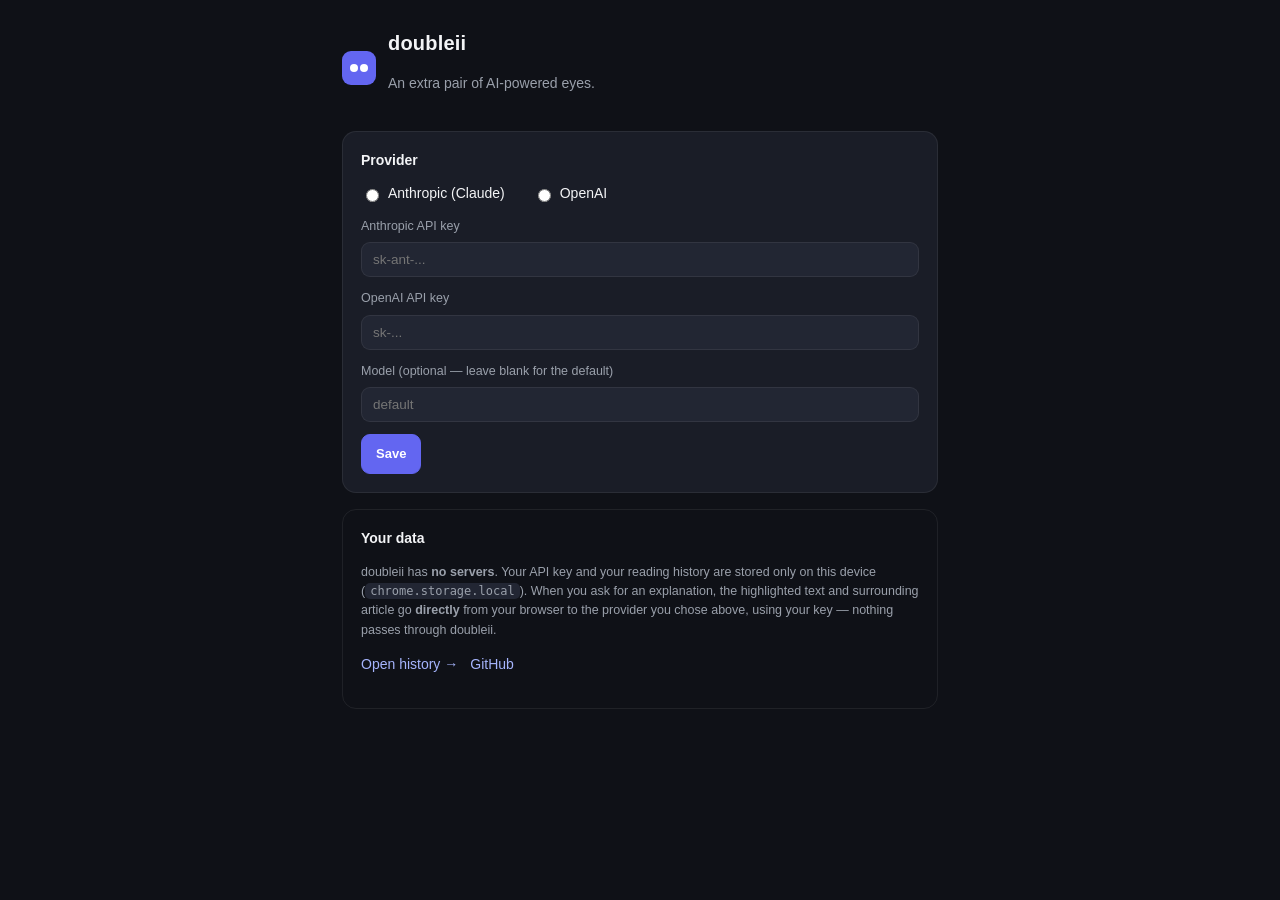
==== src/options/options.html @ 1a9ed672 "Initial scaffold: doubleii MV3 extension Highlight a line in any article -> context-aware explanatio" ====
<!doctype html>
<html lang="en">
  <head>
    <meta charset="utf-8" />
    <meta name="viewport" content="width=device-width, initial-scale=1" />
    <title>doubleii — Settings</title>
    <link rel="stylesheet" href="../shared/page.css" />
  </head>
  <body>
    <main class="wrap">
      <header class="brand">
        <span class="logo"></span>
        <div>
          <h1>doubleii</h1>
          <p class="muted">An extra pair of AI-powered eyes.</p>
        </div>
      </header>

      <section class="card">
        <h2>Provider</h2>
        <div class="row radios">
          <label><input type="radio" name="provider" value="anthropic" /> Anthropic (Claude)</label>
          <label><input type="radio" name="provider" value="openai" /> OpenAI</label>
        </div>

        <div class="field" data-provider="anthropic">
          <label for="anthropicKey">Anthropic API key</label>
          <input id="anthropicKey" type="password" placeholder="sk-ant-..." autocomplete="off" spellcheck="false" />
        </div>
        <div class="field" data-provider="openai">
          <label for="openaiKey">OpenAI API key</label>
          <input id="openaiKey" type="password" placeholder="sk-..." autocomplete="off" spellcheck="false" />
        </div>

        <div class="field">
          <label for="model">Model <span class="muted">(optional — leave blank for the default)</span></label>
          <input id="model" type="text" list="models" placeholder="default" autocomplete="off" spellcheck="false" />
          <datalist id="models">
            <option value="claude-haiku-4-5-20251001"></option>
            <option value="claude-sonnet-4-6"></option>
            <option value="claude-opus-4-8"></option>
            <option value="gpt-4o-mini"></option>
            <option value="gpt-4o"></option>
          </datalist>
        </div>

        <div class="row">
          <button id="save" class="primary">Save</button>
          <span id="status" class="status" role="status"></span>
        </div>
      </section>

      <section class="card subtle">
        <h2>Your data</h2>
        <p class="muted small">
          doubleii has <b>no servers</b>. Your API key and your reading history are stored only on
          this device (<code>chrome.storage.local</code>). When you ask for an explanation, the
          highlighted text and surrounding article go <b>directly</b> from your browser to the
          provider you chose above, using your key — nothing passes through doubleii.
        </p>
        <p class="row">
          <a class="link" href="../history/history.html" target="_blank">Open history →</a>
          <a class="link muted" href="https://github.com/Lohomi15/doubleii" target="_blank">GitHub</a>
        </p>
      </section>
    </main>
    <script type="module" src="options.js"></script>
  </body>
</html>
---- src/shared/page.css ----
:root {
  --bg: #0f1117;
  --card: #1a1d27;
  --card-2: #222633;
  --text: #f3f4f6;
  --muted: #9aa0ab;
  --indigo: #6366f1;
  --indigo-700: #4338ca;
  --danger: #ef4444;
  --border: rgba(255, 255, 255, 0.07);
}

* { box-sizing: border-box; }

body {
  margin: 0;
  background: var(--bg);
  color: var(--text);
  font: 400 14px/1.55 -apple-system, BlinkMacSystemFont, "Segoe UI", Roboto, Helvetica, sans-serif;
}

.wrap { max-width: 640px; margin: 0 auto; padding: 28px 22px 48px; }

.brand { display: flex; align-items: center; gap: 12px; margin-bottom: 22px; }
.brand h1 { font-size: 20px; margin: 0; letter-spacing: 0.2px; }
.logo {
  width: 34px; height: 34px; border-radius: 9px; flex: none;
  background: var(--indigo);
  position: relative;
}
.logo::before, .logo::after {
  content: ""; position: absolute; top: 50%; width: 8px; height: 8px;
  border-radius: 50%; background: #fff; transform: translateY(-50%);
}
.logo::before { left: 8px; }
.logo::after { right: 8px; }

h2 { font-size: 14px; margin: 0 0 12px; color: var(--text); }
.muted { color: var(--muted); }
.small { font-size: 12.5px; }
code { background: var(--card-2); padding: 1px 5px; border-radius: 5px; font-size: 12px; }

.card {
  background: var(--card); border: 1px solid var(--border);
  border-radius: 14px; padding: 18px; margin-bottom: 16px;
}
.card.subtle { background: transparent; }

.field { margin: 12px 0; }
.field label { display: block; font-size: 12.5px; color: var(--muted); margin-bottom: 6px; }
input[type="text"], input[type="password"] {
  width: 100%; background: var(--card-2); border: 1px solid var(--border);
  color: var(--text); border-radius: 9px; padding: 9px 11px; font-size: 13.5px;
  outline: none;
}
input:focus { border-color: var(--indigo); }

.row { display: flex; align-items: center; gap: 12px; flex-wrap: wrap; }
.radios label { display: inline-flex; align-items: center; gap: 6px; margin-right: 16px; cursor: pointer; }

button, .btn {
  font: inherit; font-weight: 600; font-size: 13px; cursor: pointer;
  border-radius: 9px; padding: 9px 14px; border: 1px solid var(--border);
  background: var(--card-2); color: var(--text); text-decoration: none;
  display: inline-flex; align-items: center; justify-content: center; gap: 6px;
}
button:hover, .btn:hover { border-color: var(--indigo); }
.primary { background: var(--indigo); border-color: var(--indigo); color: #fff; }
.primary:hover { background: var(--indigo-700); }
.danger { color: #fca5a5; }
.danger:hover { border-color: var(--danger); }

.status { font-size: 12.5px; color: #86efac; }
.link { color: #a5b4fc; text-decoration: none; }
.link:hover { text-decoration: underline; }

/* history */
.cards { display: flex; flex-direction: column; gap: 14px; }
.history-card .quote {
  margin: 0 0 10px; padding-left: 12px; border-left: 3px solid var(--indigo);
  color: var(--text); font-style: italic;
}
.history-card .answer { margin: 0 0 12px; color: #e5e7eb; }
.card-meta { display: flex; align-items: center; gap: 14px; flex-wrap: wrap; }
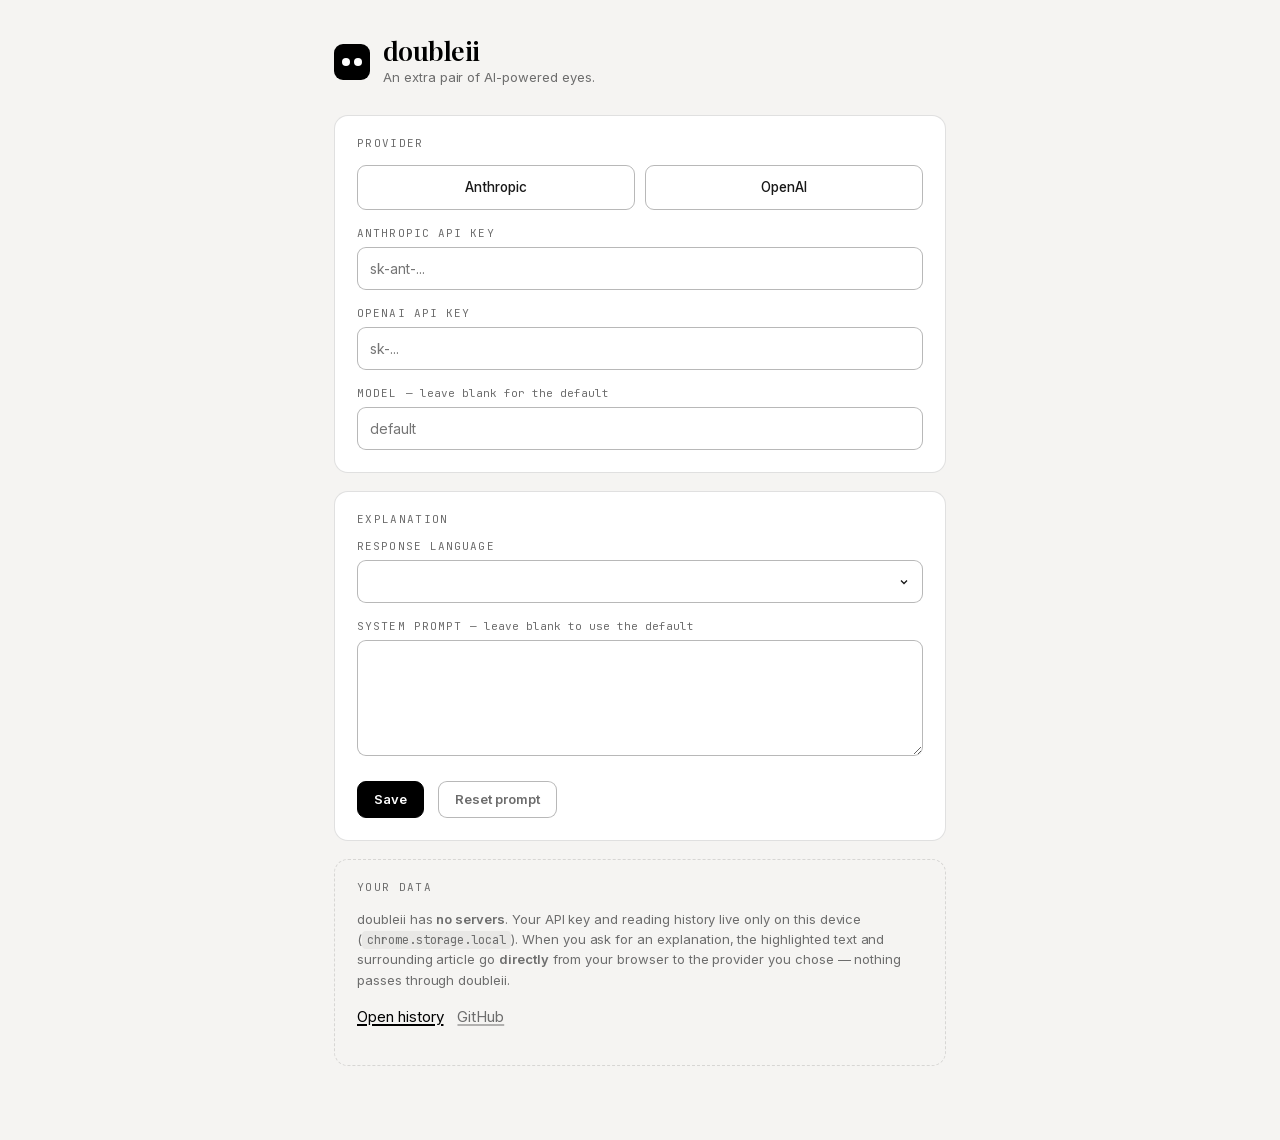
==== commit faf752cd: "Redesign UI: Anthropic typography + achromatic palette; language & editable prompt Design system: - " ====
--- a/src/options/options.html
+++ b/src/options/options.html
@@ -12,15 +12,17 @@
         <span class="logo"></span>
         <div>
           <h1>doubleii</h1>
-          <p class="muted">An extra pair of AI-powered eyes.</p>
+          <p class="muted small">An extra pair of AI-powered eyes.</p>
         </div>
       </header>
 
       <section class="card">
         <h2>Provider</h2>
-        <div class="row radios">
-          <label><input type="radio" name="provider" value="anthropic" /> Anthropic (Claude)</label>
-          <label><input type="radio" name="provider" value="openai" /> OpenAI</label>
+        <div class="field">
+          <div class="radios">
+            <label><input type="radio" name="provider" value="anthropic" /> Anthropic</label>
+            <label><input type="radio" name="provider" value="openai" /> OpenAI</label>
+          </div>
         </div>
 
         <div class="field" data-provider="anthropic">
@@ -33,7 +35,7 @@
         </div>
 
         <div class="field">
-          <label for="model">Model <span class="muted">(optional — leave blank for the default)</span></label>
+          <label for="model">Model <span class="muted">— leave blank for the default</span></label>
           <input id="model" type="text" list="models" placeholder="default" autocomplete="off" spellcheck="false" />
           <datalist id="models">
             <option value="claude-haiku-4-5-20251001"></option>
@@ -43,9 +45,23 @@
             <option value="gpt-4o"></option>
           </datalist>
         </div>
+      </section>
+
+      <section class="card">
+        <h2>Explanation</h2>
+        <div class="field">
+          <label for="language">Response language</label>
+          <select id="language"></select>
+        </div>
+
+        <div class="field">
+          <label for="prompt">System prompt <span class="muted">— leave blank to use the default</span></label>
+          <textarea id="prompt" spellcheck="false"></textarea>
+        </div>
 
         <div class="row">
           <button id="save" class="primary">Save</button>
+          <button id="reset" class="danger" type="button">Reset prompt</button>
           <span id="status" class="status" role="status"></span>
         </div>
       </section>
@@ -53,13 +69,13 @@
       <section class="card subtle">
         <h2>Your data</h2>
         <p class="muted small">
-          doubleii has <b>no servers</b>. Your API key and your reading history are stored only on
-          this device (<code>chrome.storage.local</code>). When you ask for an explanation, the
-          highlighted text and surrounding article go <b>directly</b> from your browser to the
-          provider you chose above, using your key — nothing passes through doubleii.
+          doubleii has <b>no servers</b>. Your API key and reading history live only on this device
+          (<code>chrome.storage.local</code>). When you ask for an explanation, the highlighted text
+          and surrounding article go <b>directly</b> from your browser to the provider you chose —
+          nothing passes through doubleii.
         </p>
         <p class="row">
-          <a class="link" href="../history/history.html" target="_blank">Open history →</a>
+          <a class="link" href="../history/history.html" target="_blank">Open history</a>
           <a class="link muted" href="https://github.com/Lohomi15/doubleii" target="_blank">GitHub</a>
         </p>
       </section>
--- a/src/shared/page.css
+++ b/src/shared/page.css
@@ -1,13 +1,45 @@
+/* doubleii design system
+   Typography — Anthropic style: serif display (Playfair Display), sans body
+   (Inter), mono metadata (JetBrains Mono).
+   Color — Monopo Saigon style: intentionally achromatic. Paper-white surfaces,
+   ink-black text and frames, grayscale for muted tones and hairlines. */
+
+@font-face {
+  font-family: "Inter";
+  font-style: normal;
+  font-weight: 400 600;
+  font-display: swap;
+  src: url("../../fonts/inter-var.woff2") format("woff2");
+}
+@font-face {
+  font-family: "Playfair Display";
+  font-style: normal;
+  font-weight: 600;
+  font-display: swap;
+  src: url("../../fonts/playfair-600.woff2") format("woff2");
+}
+@font-face {
+  font-family: "JetBrains Mono";
+  font-style: normal;
+  font-weight: 400;
+  font-display: swap;
+  src: url("../../fonts/jetbrains-400.woff2") format("woff2");
+}
+
 :root {
-  --bg: #0f1117;
-  --card: #1a1d27;
-  --card-2: #222633;
-  --text: #f3f4f6;
-  --muted: #9aa0ab;
-  --indigo: #6366f1;
-  --indigo-700: #4338ca;
-  --danger: #ef4444;
-  --border: rgba(255, 255, 255, 0.07);
+  --paper: #ffffff;
+  --bg: #f5f4f2;
+  --ink: #000000;
+  --carbon: #181818;
+  --ash: #6d6d6d;
+  --pewter: #808080;
+  --smoke: #9a9a9a;
+  --line: rgba(0, 0, 0, 0.12);
+  --line-strong: rgba(0, 0, 0, 0.28);
+
+  --serif: "Playfair Display", Lora, Georgia, "Times New Roman", serif;
+  --sans: "Inter", -apple-system, BlinkMacSystemFont, "Segoe UI", Roboto, sans-serif;
+  --mono: "JetBrains Mono", ui-monospace, SFMono-Regular, Menlo, monospace;
 }
 
 * { box-sizing: border-box; }
@@ -15,70 +47,112 @@
 body {
   margin: 0;
   background: var(--bg);
-  color: var(--text);
-  font: 400 14px/1.55 -apple-system, BlinkMacSystemFont, "Segoe UI", Roboto, Helvetica, sans-serif;
+  color: var(--carbon);
+  font: 400 15px/1.55 var(--sans);
+  letter-spacing: -0.003em;
+  -webkit-font-smoothing: antialiased;
 }
 
-.wrap { max-width: 640px; margin: 0 auto; padding: 28px 22px 48px; }
+.wrap { max-width: 660px; margin: 0 auto; padding: 36px 24px 56px; }
 
-.brand { display: flex; align-items: center; gap: 12px; margin-bottom: 22px; }
-.brand h1 { font-size: 20px; margin: 0; letter-spacing: 0.2px; }
+/* brand ------------------------------------------------------------------ */
+.brand { display: flex; align-items: center; gap: 13px; margin-bottom: 28px; }
+.brand h1 {
+  font: 600 27px/1.05 var(--serif);
+  letter-spacing: -0.02em; margin: 0; color: var(--ink);
+}
+.brand .muted { margin: 3px 0 0; }
 .logo {
-  width: 34px; height: 34px; border-radius: 9px; flex: none;
-  background: var(--indigo);
-  position: relative;
+  width: 36px; height: 36px; border-radius: 9px; flex: none;
+  background: var(--ink); position: relative;
 }
 .logo::before, .logo::after {
   content: ""; position: absolute; top: 50%; width: 8px; height: 8px;
-  border-radius: 50%; background: #fff; transform: translateY(-50%);
+  border-radius: 50%; background: var(--paper); transform: translateY(-50%);
 }
 .logo::before { left: 8px; }
 .logo::after { right: 8px; }
 
-h2 { font-size: 14px; margin: 0 0 12px; color: var(--text); }
-.muted { color: var(--muted); }
-.small { font-size: 12.5px; }
-code { background: var(--card-2); padding: 1px 5px; border-radius: 5px; font-size: 12px; }
+/* type helpers ----------------------------------------------------------- */
+h2 {
+  font: 400 11px/1 var(--mono); text-transform: uppercase; letter-spacing: 0.12em;
+  color: var(--ash); margin: 0 0 16px;
+}
+.muted { color: var(--ash); }
+.small { font-size: 13px; }
+code {
+  font-family: var(--mono); background: rgba(0, 0, 0, 0.05);
+  padding: 1px 5px; border-radius: 4px; font-size: 12px;
+}
 
+/* cards ------------------------------------------------------------------ */
 .card {
-  background: var(--card); border: 1px solid var(--border);
-  border-radius: 14px; padding: 18px; margin-bottom: 16px;
+  background: var(--paper); border: 1px solid var(--line);
+  border-radius: 14px; padding: 22px; margin-bottom: 18px;
 }
-.card.subtle { background: transparent; }
+.card.subtle { background: transparent; border-style: dashed; }
 
-.field { margin: 12px 0; }
-.field label { display: block; font-size: 12.5px; color: var(--muted); margin-bottom: 6px; }
-input[type="text"], input[type="password"] {
-  width: 100%; background: var(--card-2); border: 1px solid var(--border);
-  color: var(--text); border-radius: 9px; padding: 9px 11px; font-size: 13.5px;
-  outline: none;
+/* fields ----------------------------------------------------------------- */
+.field { margin: 0 0 18px; }
+.field:last-child { margin-bottom: 0; }
+.field > label {
+  display: block; font: 400 11px/1 var(--mono); text-transform: uppercase;
+  letter-spacing: 0.1em; color: var(--ash); margin-bottom: 8px;
 }
-input:focus { border-color: var(--indigo); }
+.field > label .muted { text-transform: none; letter-spacing: 0; }
 
-.row { display: flex; align-items: center; gap: 12px; flex-wrap: wrap; }
-.radios label { display: inline-flex; align-items: center; gap: 6px; margin-right: 16px; cursor: pointer; }
+input[type="text"], input[type="password"], select, textarea {
+  width: 100%; background: var(--paper); border: 1px solid var(--line-strong);
+  color: var(--ink); border-radius: 9px; padding: 10px 12px;
+  font: 400 14px/1.5 var(--sans); outline: none; transition: border-color 0.12s ease;
+}
+textarea { resize: vertical; min-height: 116px; }
+input:focus, select:focus, textarea:focus { border-color: var(--ink); }
+textarea#prompt { font-family: var(--mono); font-size: 12.5px; line-height: 1.55; }
+select {
+  appearance: none; cursor: pointer;
+  background-image: url("data:image/svg+xml,%3Csvg xmlns='http://www.w3.org/2000/svg' width='12' height='12' viewBox='0 0 12 12'%3E%3Cpath d='M3 4.5L6 7.5L9 4.5' stroke='%23181818' stroke-width='1.3' fill='none'/%3E%3C/svg%3E");
+  background-repeat: no-repeat; background-position: right 12px center; padding-right: 32px;
+}
 
+/* radios ----------------------------------------------------------------- */
+.radios { display: flex; gap: 10px; }
+.radios label {
+  flex: 1; display: flex; align-items: center; justify-content: center; gap: 8px;
+  padding: 11px 12px; border: 1px solid var(--line-strong); border-radius: 9px;
+  cursor: pointer; font-size: 13.5px; font-weight: 500; transition: all 0.12s ease;
+}
+.radios input { display: none; }
+.radios label:has(input:checked) { border-color: var(--ink); background: var(--ink); color: var(--paper); }
+
+/* buttons ---------------------------------------------------------------- */
+.row { display: flex; align-items: center; gap: 14px; flex-wrap: wrap; }
 button, .btn {
-  font: inherit; font-weight: 600; font-size: 13px; cursor: pointer;
-  border-radius: 9px; padding: 9px 14px; border: 1px solid var(--border);
-  background: var(--card-2); color: var(--text); text-decoration: none;
-  display: inline-flex; align-items: center; justify-content: center; gap: 6px;
+  font: 600 13px/1 var(--sans); cursor: pointer; border-radius: 9px;
+  padding: 11px 16px; border: 1px solid var(--line-strong); background: var(--paper);
+  color: var(--ink); text-decoration: none; display: inline-flex; align-items: center;
+  justify-content: center; gap: 7px; transition: all 0.12s ease;
 }
-button:hover, .btn:hover { border-color: var(--indigo); }
-.primary { background: var(--indigo); border-color: var(--indigo); color: #fff; }
-.primary:hover { background: var(--indigo-700); }
-.danger { color: #fca5a5; }
-.danger:hover { border-color: var(--danger); }
+button:hover, .btn:hover { border-color: var(--ink); }
+.primary { background: var(--ink); border-color: var(--ink); color: var(--paper); }
+.primary:hover { background: var(--carbon); border-color: var(--carbon); }
+.danger { color: var(--ash); }
+.danger:hover { border-color: var(--ink); color: var(--ink); }
 
-.status { font-size: 12.5px; color: #86efac; }
-.link { color: #a5b4fc; text-decoration: none; }
-.link:hover { text-decoration: underline; }
+.status { font: 400 12px/1 var(--mono); color: var(--ink); }
+.link {
+  color: var(--ink); text-decoration: underline; text-decoration-thickness: 2px;
+  text-underline-offset: 2px;
+}
+.link.muted { color: var(--ash); text-decoration-color: var(--line-strong); }
+.link:hover { text-decoration-thickness: 3px; }
 
-/* history */
-.cards { display: flex; flex-direction: column; gap: 14px; }
+/* history ---------------------------------------------------------------- */
+.cards { display: flex; flex-direction: column; gap: 16px; }
 .history-card .quote {
-  margin: 0 0 10px; padding-left: 12px; border-left: 3px solid var(--indigo);
-  color: var(--text); font-style: italic;
+  margin: 0 0 12px; padding-left: 14px; border-left: 2px solid var(--ink);
+  font: 600 16px/1.45 var(--serif); font-style: italic; color: var(--ink);
 }
-.history-card .answer { margin: 0 0 12px; color: #e5e7eb; }
+.history-card .answer { margin: 0 0 14px; color: var(--carbon); line-height: 1.6; }
 .card-meta { display: flex; align-items: center; gap: 14px; flex-wrap: wrap; }
+.card-meta .small { font-family: var(--mono); font-size: 11px; color: var(--smoke); letter-spacing: 0.02em; }
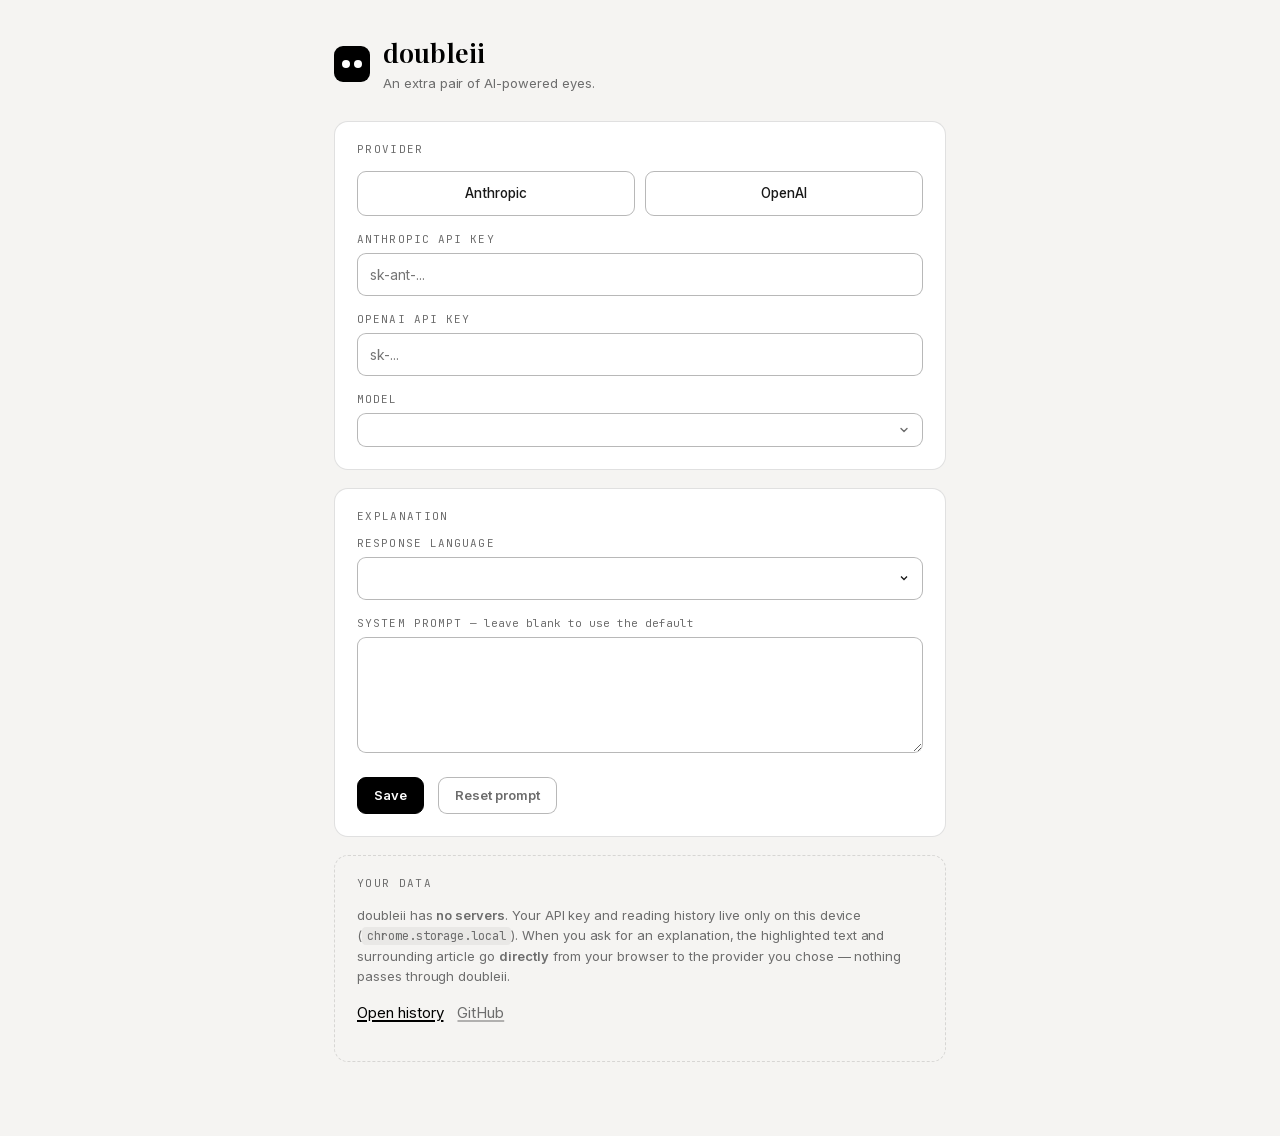
==== commit 88e180c7: "Custom model dropdown in settings + fix Extension context invalidated Model dropdown: - Replace nati" ====
--- a/src/options/options.html
+++ b/src/options/options.html
@@ -5,6 +5,48 @@
     <meta name="viewport" content="width=device-width, initial-scale=1" />
     <title>doubleii — Settings</title>
     <link rel="stylesheet" href="../shared/page.css" />
+    <style>
+      /* ---- model dropdown -------------------------------------------- */
+      .model-select { position: relative; }
+
+      .model-trigger {
+        width: 100%; background: var(--paper); border: 1px solid var(--line-strong);
+        border-radius: 9px; padding: 10px 12px;
+        display: flex; align-items: center; justify-content: space-between; gap: 12px;
+        cursor: pointer; text-align: left; transition: border-color 0.12s ease;
+      }
+      .model-trigger:hover, .model-trigger:focus { border-color: var(--ink); outline: none; }
+      .model-select.open .model-trigger { border-color: var(--ink); border-bottom-left-radius: 0; border-bottom-right-radius: 0; }
+
+      .model-trigger-content { display: flex; flex-direction: column; gap: 3px; flex: 1; min-width: 0; }
+      .model-trigger-name { font: 400 14px/1.4 var(--sans); color: var(--ink); }
+      .model-trigger-hint { font: 400 11.5px/1.3 var(--mono); color: var(--ash); letter-spacing: 0.01em; }
+
+      .model-chevron { flex: none; color: var(--ash); transition: transform 0.15s ease; }
+      .model-select.open .model-chevron { transform: rotate(180deg); }
+
+      .model-dropdown {
+        position: absolute; top: 100%; left: 0; right: 0; z-index: 200;
+        background: var(--paper); border: 1px solid var(--ink); border-top: 0;
+        border-bottom-left-radius: 9px; border-bottom-right-radius: 9px;
+        overflow: hidden; box-shadow: 0 8px 24px rgba(0,0,0,.13); display: none;
+      }
+      .model-select.open .model-dropdown { display: block; }
+
+      .model-opt {
+        width: 100%; background: transparent; border: 0;
+        border-top: 1px solid var(--line); padding: 10px 12px;
+        display: flex; flex-direction: column; gap: 3px;
+        cursor: pointer; text-align: left; transition: background 0.1s ease;
+      }
+      .model-opt:first-child { border-top: 0; }
+      .model-opt:hover { background: var(--bg); }
+      .model-opt.active { background: var(--ink); }
+      .model-opt-name { font: 400 14px/1.4 var(--sans); color: var(--ink); }
+      .model-opt.active .model-opt-name { color: var(--paper); }
+      .model-opt-hint { font: 400 11.5px/1.3 var(--mono); color: var(--ash); letter-spacing: 0.01em; }
+      .model-opt.active .model-opt-hint { color: rgba(255,255,255,.55); }
+    </style>
   </head>
   <body>
     <main class="wrap">
@@ -35,15 +77,19 @@
         </div>
 
         <div class="field">
-          <label for="model">Model <span class="muted">— leave blank for the default</span></label>
-          <input id="model" type="text" list="models" placeholder="default" autocomplete="off" spellcheck="false" />
-          <datalist id="models">
-            <option value="claude-haiku-4-5-20251001"></option>
-            <option value="claude-sonnet-4-6"></option>
-            <option value="claude-opus-4-8"></option>
-            <option value="gpt-4o-mini"></option>
-            <option value="gpt-4o"></option>
-          </datalist>
+          <label>Model</label>
+          <div class="model-select" id="modelSelect">
+            <button type="button" class="model-trigger" id="modelTrigger" aria-haspopup="listbox" aria-expanded="false">
+              <div class="model-trigger-content">
+                <span class="model-trigger-name" id="modelTriggerName"></span>
+                <span class="model-trigger-hint" id="modelTriggerHint"></span>
+              </div>
+              <svg class="model-chevron" width="12" height="12" viewBox="0 0 12 12" fill="none" aria-hidden="true">
+                <path d="M3 4.5L6 7.5L9 4.5" stroke="currentColor" stroke-width="1.4" stroke-linecap="round" stroke-linejoin="round"/>
+              </svg>
+            </button>
+            <div class="model-dropdown" id="modelDropdown" role="listbox"></div>
+          </div>
         </div>
       </section>
 
--- a/src/shared/page.css
+++ b/src/shared/page.css
@@ -1,15 +1,15 @@
 /* doubleii design system
-   Typography — Anthropic style: serif display (Playfair Display), sans body
-   (Inter), mono metadata (JetBrains Mono).
-   Color — Monopo Saigon style: intentionally achromatic. Paper-white surfaces,
-   ink-black text and frames, grayscale for muted tones and hairlines. */
+   Typography — Playfair Display for all display/heading/quote text, Inter for
+   body, JetBrains Mono for metadata labels.
+   Color — intentionally achromatic. Paper-white surfaces, ink-black text and
+   frames, grayscale for muted tones and hairlines. */
 
 @font-face {
-  font-family: "Inter";
+  font-family: "Playfair Display";
   font-style: normal;
-  font-weight: 400 600;
+  font-weight: 400;
   font-display: swap;
-  src: url("../../fonts/inter-var.woff2") format("woff2");
+  src: url("../../fonts/playfair-400.woff2") format("woff2");
 }
 @font-face {
   font-family: "Playfair Display";
@@ -17,6 +17,20 @@
   font-weight: 600;
   font-display: swap;
   src: url("../../fonts/playfair-600.woff2") format("woff2");
+}
+@font-face {
+  font-family: "Playfair Display";
+  font-style: normal;
+  font-weight: 700;
+  font-display: swap;
+  src: url("../../fonts/playfair-700.woff2") format("woff2");
+}
+@font-face {
+  font-family: "Inter";
+  font-style: normal;
+  font-weight: 400 600;
+  font-display: swap;
+  src: url("../../fonts/inter-var.woff2") format("woff2");
 }
 @font-face {
   font-family: "JetBrains Mono";
@@ -37,7 +51,7 @@
   --line: rgba(0, 0, 0, 0.12);
   --line-strong: rgba(0, 0, 0, 0.28);
 
-  --serif: "Playfair Display", Lora, Georgia, "Times New Roman", serif;
+  --serif: "Playfair Display", Georgia, "Times New Roman", serif;
   --sans: "Inter", -apple-system, BlinkMacSystemFont, "Segoe UI", Roboto, sans-serif;
   --mono: "JetBrains Mono", ui-monospace, SFMono-Regular, Menlo, monospace;
 }
@@ -58,8 +72,8 @@
 /* brand ------------------------------------------------------------------ */
 .brand { display: flex; align-items: center; gap: 13px; margin-bottom: 28px; }
 .brand h1 {
-  font: 600 27px/1.05 var(--serif);
-  letter-spacing: -0.02em; margin: 0; color: var(--ink);
+  font: 600 27px/1.25 var(--serif);
+  letter-spacing: 0.005em; margin: 0; color: var(--ink);
 }
 .brand .muted { margin: 3px 0 0; }
 .logo {
@@ -151,7 +165,7 @@
 .cards { display: flex; flex-direction: column; gap: 16px; }
 .history-card .quote {
   margin: 0 0 12px; padding-left: 14px; border-left: 2px solid var(--ink);
-  font: 600 16px/1.45 var(--serif); font-style: italic; color: var(--ink);
+  font: 600 16px/1.65 var(--serif); letter-spacing: 0.005em; color: var(--ink);
 }
 .history-card .answer { margin: 0 0 14px; color: var(--carbon); line-height: 1.6; }
 .card-meta { display: flex; align-items: center; gap: 14px; flex-wrap: wrap; }
